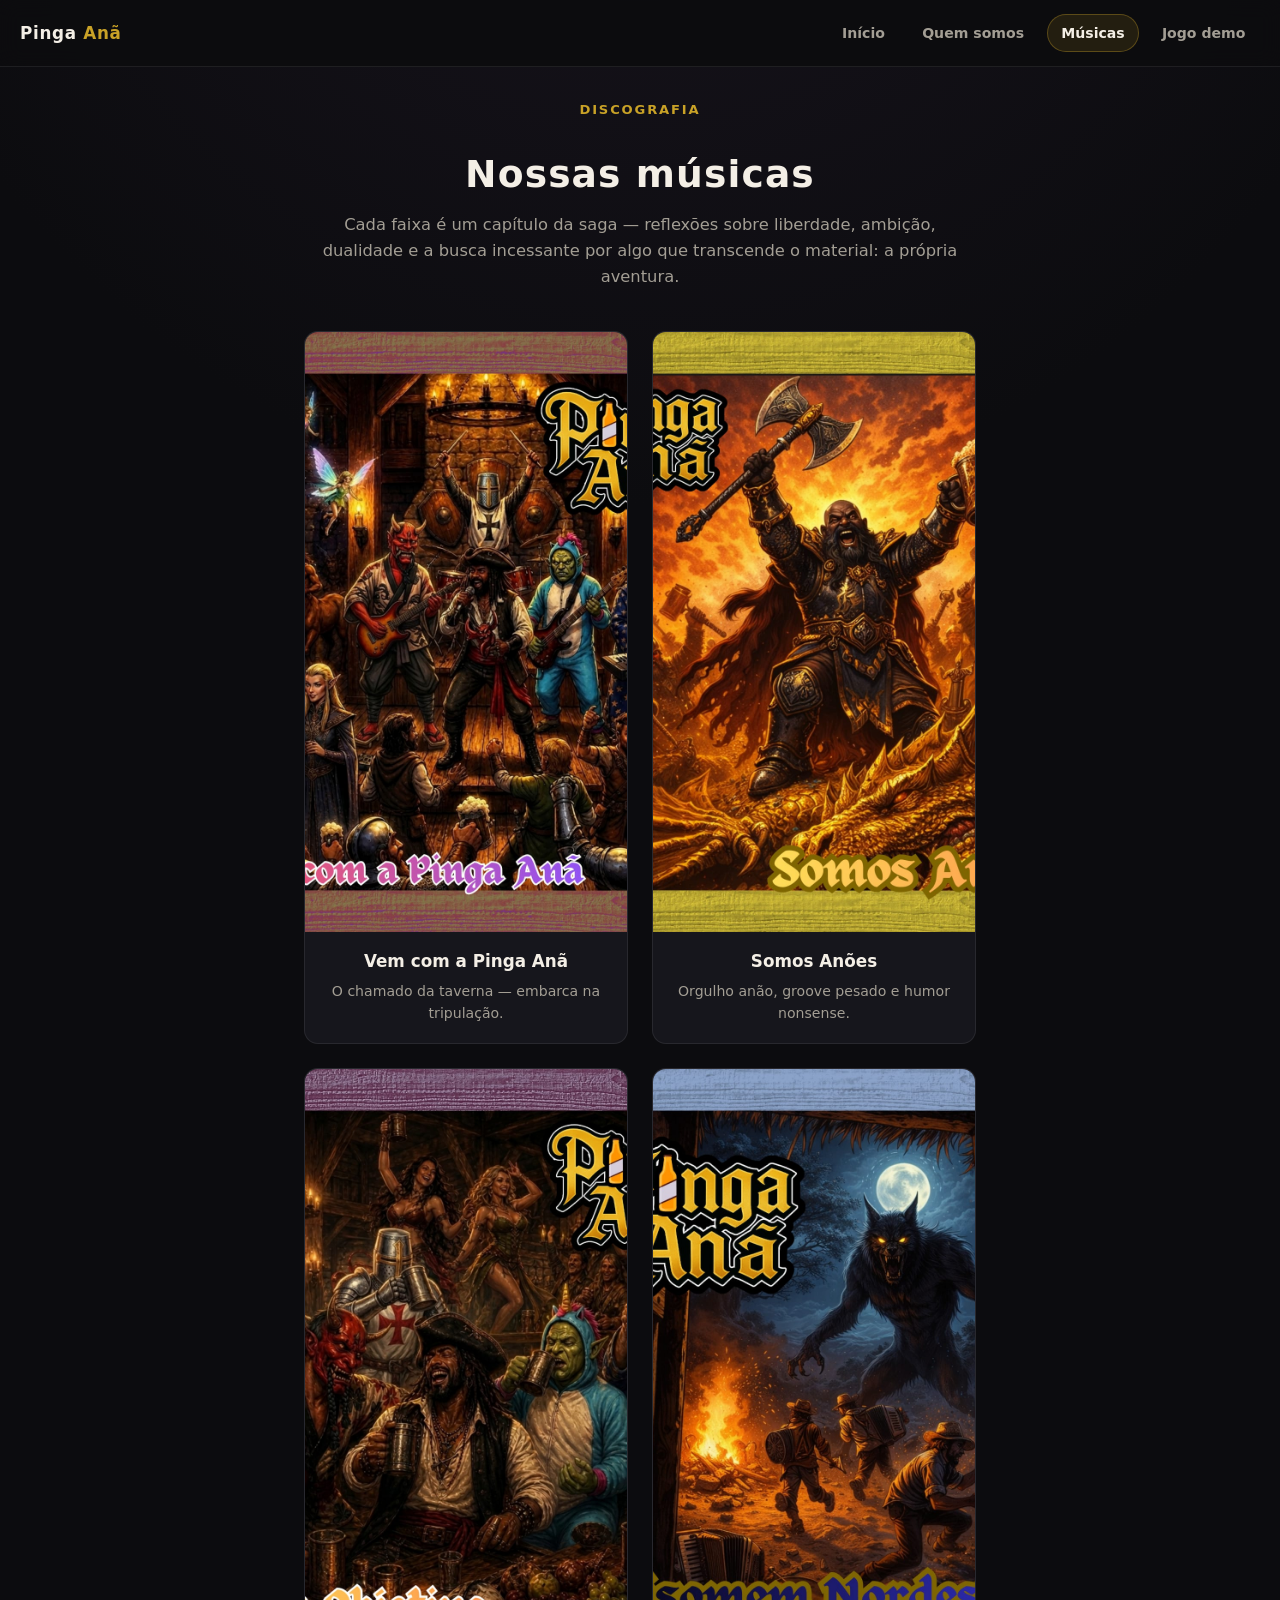
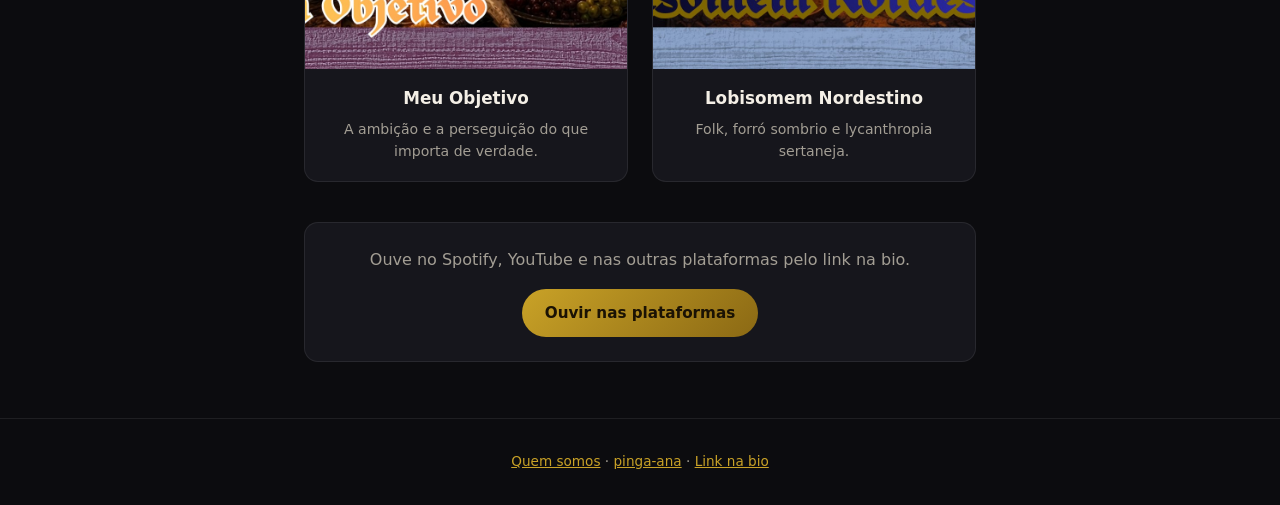
==== musicas.html @ 869e3892 "Add Quem Somos and Músicas pages with band photos and album covers. Introduce character saga section" ====
<!DOCTYPE html>
<html lang="pt">
<head>
  <meta charset="utf-8" />
  <meta name="viewport" content="width=device-width, initial-scale=1" />
  <title>Nossas músicas — Pinga Anã</title>
  <meta name="description" content="Capas e faixas da Pinga Anã: folk metal, HC e humor nonsense em busca da lendária Pinga Anã." />
  <meta property="og:title" content="Nossas músicas — Pinga Anã" />
  <meta property="og:description" content="Vem com a Pinga Anã, Somos Anões, Meu Objetivo e Lobisomem Nordestino." />
  <meta property="og:type" content="website" />
  <meta property="og:image" content="https://pinga-ana.com/assets/musicas/vem-com-pinga-ana.jpeg" />
  <link rel="stylesheet" href="assets/site.css" />
</head>
<body>
  <header class="site-header">
    <a class="site-logo" href="/">Pinga <span>Anã</span></a>
    <nav class="site-nav" aria-label="Principal">
      <a href="/">Início</a>
      <a href="quem-somos.html">Quem somos</a>
      <a href="musicas.html" aria-current="page">Músicas</a>
      <a href="/pinga-ana-adventure-demo/">Jogo demo</a>
    </nav>
  </header>

  <div class="page-wrap">
    <p class="page-subtitle">Discografia</p>
    <h1 class="page-title">Nossas músicas</h1>

    <div class="prose">
      <p>
        Cada faixa é um capítulo da saga — reflexões sobre liberdade, ambição, dualidade e a busca incessante por algo que transcende o material: a própria aventura.
      </p>
    </div>

    <div class="music-grid">
      <figure class="music-card">
        <img
          src="assets/musicas/vem-com-pinga-ana.jpeg"
          alt="Capa: Vem com a Pinga Anã — taverna medieval com a tripulação no palco."
          width="600"
          height="600"
          loading="lazy"
        />
        <figcaption>
          <h2>Vem com a Pinga Anã</h2>
          <p>O chamado da taverna — embarca na tripulação.</p>
        </figcaption>
      </figure>

      <figure class="music-card">
        <img
          src="assets/musicas/somos-anoes.jpeg"
          alt="Capa: Somos Anões."
          width="600"
          height="600"
          loading="lazy"
        />
        <figcaption>
          <h2>Somos Anões</h2>
          <p>Orgulho anão, groove pesado e humor nonsense.</p>
        </figcaption>
      </figure>

      <figure class="music-card">
        <img
          src="assets/musicas/meu-objetivo.jpeg"
          alt="Capa: Meu Objetivo."
          width="600"
          height="600"
          loading="lazy"
        />
        <figcaption>
          <h2>Meu Objetivo</h2>
          <p>A ambição e a perseguição do que importa de verdade.</p>
        </figcaption>
      </figure>

      <figure class="music-card">
        <img
          src="assets/musicas/lobsomem-nordestino.jpeg"
          alt="Capa: Lobisomem Nordestino."
          width="600"
          height="600"
          loading="lazy"
        />
        <figcaption>
          <h2>Lobisomem Nordestino</h2>
          <p>Folk, forró sombrio e lycanthropia sertaneja.</p>
        </figcaption>
      </figure>
    </div>

    <section class="cta-block">
      <p>Ouve no Spotify, YouTube e nas outras plataformas pelo link na bio.</p>
      <a
        class="btn"
        href="https://linktr.ee/pinga_ana_oficial"
        rel="noopener noreferrer"
        target="_blank"
      >Ouvir nas plataformas</a>
    </section>
  </div>

  <footer class="site-footer">
    <a href="quem-somos.html">Quem somos</a> ·
    <a href="https://github.com/pinga-ana">pinga-ana</a> ·
    <a href="https://linktr.ee/pinga_ana_oficial" rel="noopener noreferrer" target="_blank">Link na bio</a>
  </footer>
</body>
</html>
---- assets/site.css ----
:root {
  color-scheme: dark;
  --bg: #0c0c0f;
  --fg: #f4efe6;
  --muted: #a39e94;
  --accent: #c9a227;
  --accent-dim: #8b6914;
  --card: #16161c;
  --card-border: rgba(255, 255, 255, 0.08);
}

* { box-sizing: border-box; }

body {
  margin: 0;
  min-height: 100vh;
  font-family: system-ui, "Segoe UI", Roboto, Ubuntu, sans-serif;
  background: radial-gradient(ellipse 120% 80% at 50% -20%, #1a1520 0%, var(--bg) 55%);
  color: var(--fg);
  line-height: 1.6;
}

a { color: var(--accent); }

body:has(.site-header) {
  display: flex;
  flex-direction: column;
  align-items: stretch;
}

.site-header {
  position: sticky;
  top: 0;
  z-index: 100;
  width: 100%;
  display: flex;
  flex-wrap: wrap;
  align-items: center;
  justify-content: space-between;
  gap: 0.75rem 1.25rem;
  padding: 0.85rem 1.25rem;
  background: rgba(12, 12, 15, 0.92);
  backdrop-filter: blur(10px);
  border-bottom: 1px solid var(--card-border);
}

.site-logo {
  font-weight: 700;
  font-size: 1.05rem;
  letter-spacing: 0.04em;
  color: var(--fg);
  text-decoration: none;
}

.site-logo span { color: var(--accent); }

.site-nav {
  display: flex;
  flex-wrap: wrap;
  gap: 0.35rem 0.5rem;
}

.site-nav a {
  padding: 0.45rem 0.85rem;
  border-radius: 999px;
  text-decoration: none;
  font-size: 0.88rem;
  font-weight: 600;
  color: var(--muted);
  border: 1px solid transparent;
  transition: color 0.15s, background 0.15s, border-color 0.15s;
}

.site-nav a:hover,
.site-nav a[aria-current="page"] {
  color: var(--fg);
  background: rgba(201, 162, 39, 0.12);
  border-color: rgba(201, 162, 39, 0.35);
}

.page-wrap {
  max-width: 52rem;
  margin: 0 auto;
  padding: 2rem 1.25rem 3.5rem;
}

.page-hero {
  width: 100%;
  height: auto;
  border-radius: 14px;
  border: 1px solid rgba(255, 255, 255, 0.06);
  box-shadow: 0 20px 50px rgba(0, 0, 0, 0.45);
  margin-bottom: 2rem;
}

.page-title {
  font-size: clamp(1.75rem, 5vw, 2.35rem);
  font-weight: 700;
  letter-spacing: 0.03em;
  margin: 0 0 0.5rem;
  text-align: center;
}

.page-subtitle {
  text-align: center;
  color: var(--accent);
  font-size: 0.82rem;
  font-weight: 600;
  letter-spacing: 0.14em;
  text-transform: uppercase;
  margin: 0 0 1.5rem;
}

.prose {
  color: var(--muted);
  font-size: 1.02rem;
  max-width: 42rem;
  margin: 0 auto 2.5rem;
  text-align: center;
}

.prose p { margin: 0 0 1rem; }

.prose strong { color: var(--fg); }

.character {
  display: grid;
  gap: 1.5rem;
  align-items: center;
  margin-bottom: 3.5rem;
  padding: 1.5rem;
  border-radius: 16px;
  background: var(--card);
  border: 1px solid var(--card-border);
}

@media (min-width: 640px) {
  .character {
    grid-template-columns: minmax(0, 1fr) minmax(0, 1.15fr);
    gap: 2rem;
    padding: 1.75rem;
  }
  .character--reverse .character__media { order: 2; }
  .character--reverse .character__body { order: 1; }
}

.character__media {
  margin: 0;
  border-radius: 12px;
  overflow: hidden;
  aspect-ratio: 4 / 5;
  max-height: 22rem;
  background: #0a0a0c;
}

.character__media img {
  width: 100%;
  height: 100%;
  object-fit: cover;
  display: block;
}

.character__media--wide {
  aspect-ratio: 16 / 10;
  max-height: none;
}

.character__media--group img {
  object-position: 12% center;
}

.character__media--group-right img {
  object-position: 88% center;
}

.character__role {
  font-size: 0.72rem;
  font-weight: 600;
  letter-spacing: 0.16em;
  text-transform: uppercase;
  color: var(--accent);
  margin: 0 0 0.35rem;
}

.character h2 {
  font-size: clamp(1.35rem, 3.5vw, 1.65rem);
  margin: 0 0 0.75rem;
  line-height: 1.2;
}

.character__body p {
  margin: 0 0 0.85rem;
  color: var(--muted);
  font-size: 0.98rem;
}

.character__body p:last-child { margin-bottom: 0; }

.character__extras {
  display: flex;
  flex-wrap: wrap;
  gap: 0.5rem;
  margin-top: 1rem;
}

.character__extras img {
  width: 5.5rem;
  height: 5.5rem;
  object-fit: cover;
  border-radius: 8px;
  border: 1px solid var(--card-border);
}

.gallery {
  margin-top: 3rem;
  padding-top: 2rem;
  border-top: 1px solid var(--card-border);
}

.gallery h2 {
  text-align: center;
  font-size: 1.1rem;
  letter-spacing: 0.12em;
  text-transform: uppercase;
  color: var(--muted);
  margin: 0 0 1.25rem;
}

.gallery__grid {
  display: grid;
  grid-template-columns: repeat(auto-fill, minmax(10rem, 1fr));
  gap: 0.75rem;
}

.gallery__grid img {
  width: 100%;
  aspect-ratio: 1;
  object-fit: cover;
  border-radius: 10px;
  border: 1px solid var(--card-border);
}

.gallery__grid img--wide {
  grid-column: span 2;
  aspect-ratio: 16 / 10;
}

@media (max-width: 480px) {
  .gallery__grid img--wide { grid-column: span 1; }
}

.music-grid {
  display: grid;
  grid-template-columns: repeat(auto-fill, minmax(14rem, 1fr));
  gap: 1.5rem;
  margin-top: 2rem;
}

.music-card {
  margin: 0;
  border-radius: 14px;
  overflow: hidden;
  background: var(--card);
  border: 1px solid var(--card-border);
  transition: transform 0.15s ease, box-shadow 0.15s ease;
}

.music-card:hover {
  transform: translateY(-4px);
  box-shadow: 0 12px 32px rgba(0, 0, 0, 0.4);
}

.music-card img {
  width: 100%;
  aspect-ratio: 1;
  object-fit: cover;
  display: block;
}

.music-card figcaption {
  padding: 1rem 1.1rem 1.15rem;
  text-align: center;
}

.music-card h2 {
  font-size: 1.05rem;
  margin: 0 0 0.35rem;
  color: var(--fg);
}

.music-card p {
  margin: 0;
  font-size: 0.88rem;
  color: var(--muted);
}

.cta-block {
  margin-top: 2.5rem;
  padding: 1.5rem;
  text-align: center;
  border-radius: 14px;
  background: var(--card);
  border: 1px solid var(--card-border);
}

.cta-block p {
  margin: 0 0 1rem;
  color: var(--muted);
}

.btn {
  display: inline-flex;
  align-items: center;
  justify-content: center;
  padding: 0.75rem 1.4rem;
  border-radius: 999px;
  background: linear-gradient(135deg, var(--accent), var(--accent-dim));
  color: #1a1204;
  font-weight: 700;
  text-decoration: none;
  font-size: 0.95rem;
  transition: transform 0.15s ease, box-shadow 0.15s ease;
}

.btn:hover {
  transform: translateY(-2px);
  box-shadow: 0 8px 24px rgba(201, 162, 39, 0.35);
}

.site-footer {
  text-align: center;
  padding: 2rem 1.25rem;
  font-size: 0.85rem;
  color: var(--muted);
  border-top: 1px solid var(--card-border);
}
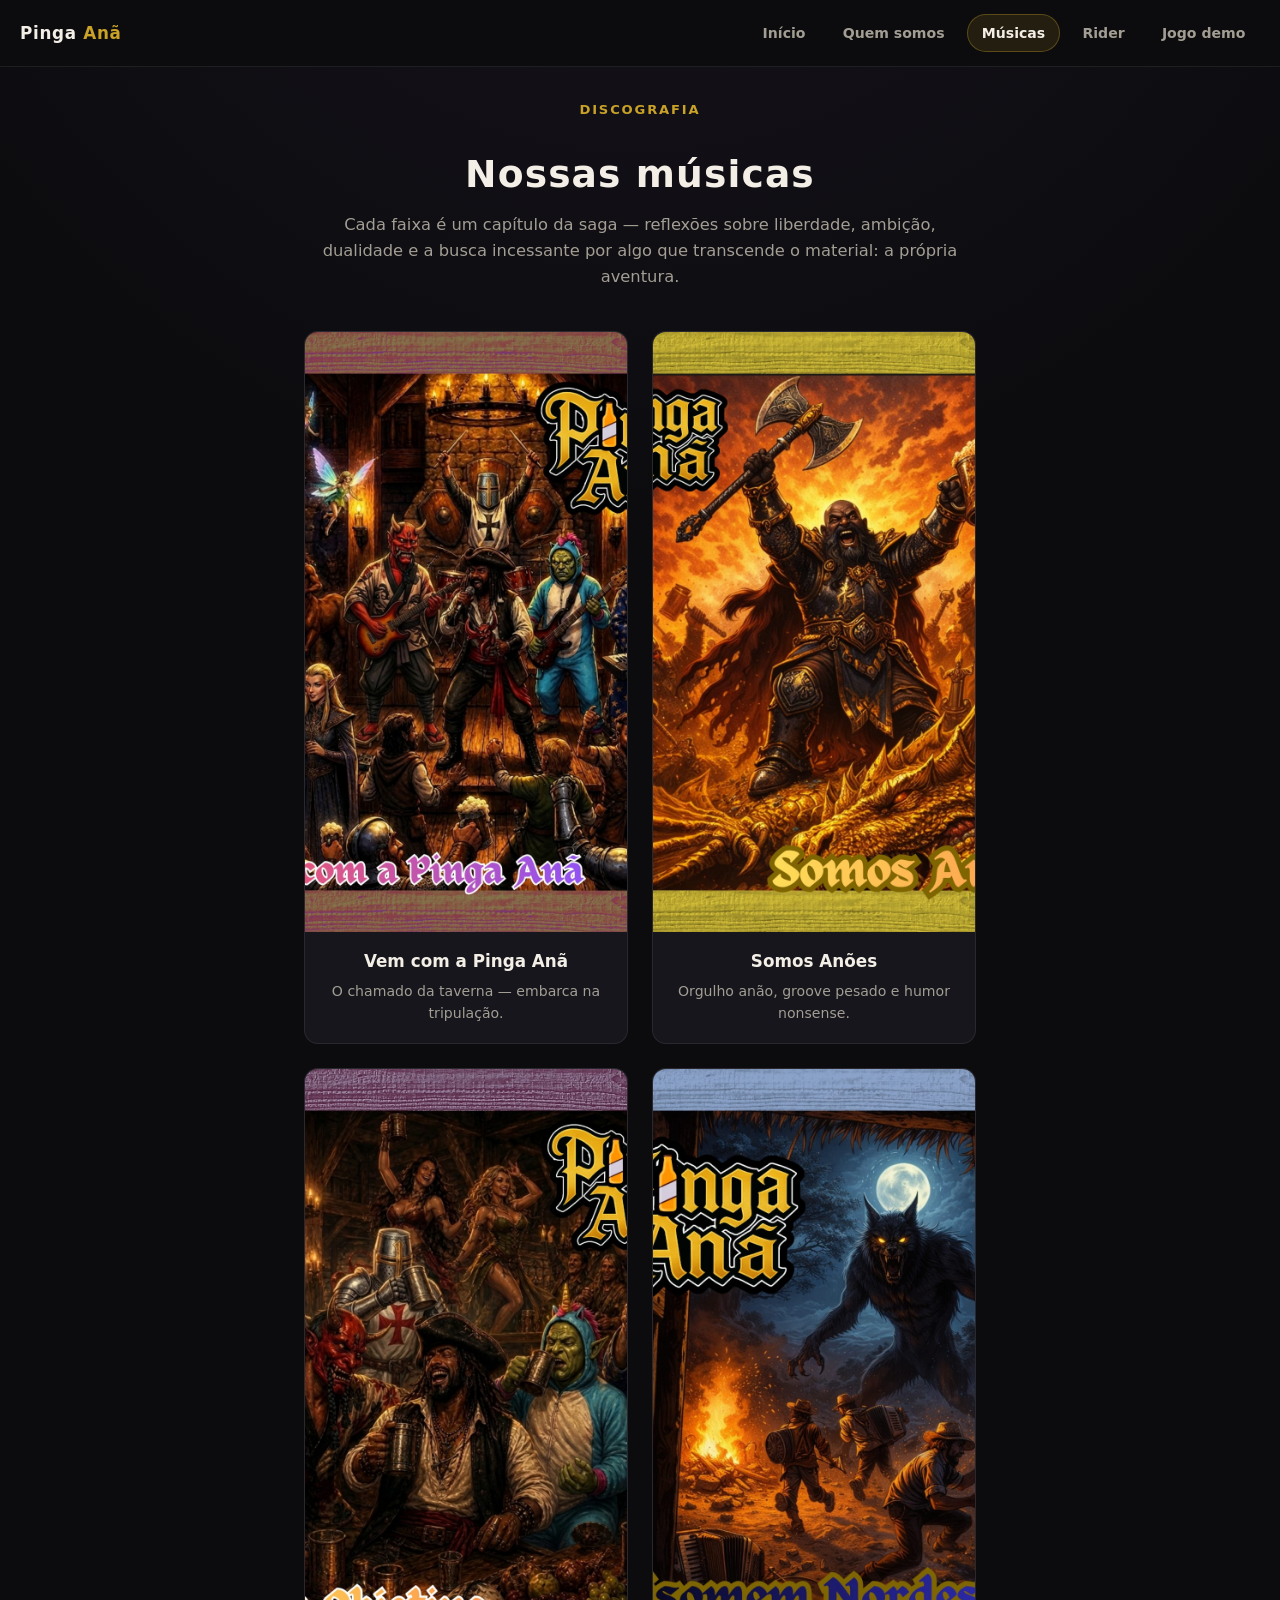
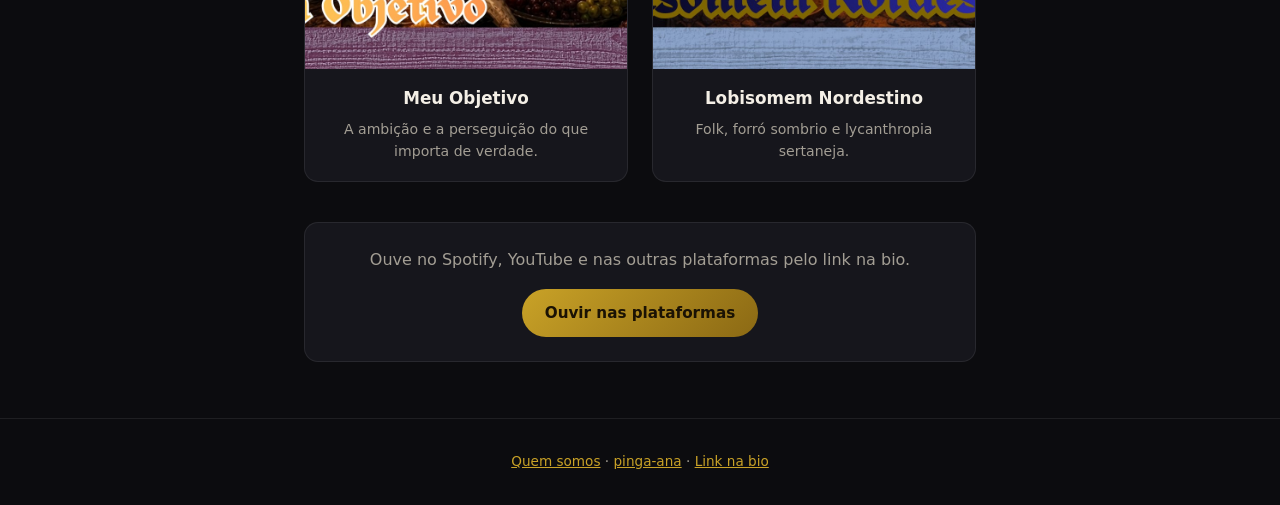
==== commit 06395cf0: "Add rider técnico page with stage plot, input list, and PDF download. Publish formatted technical an" ====
--- a/musicas.html
+++ b/musicas.html
@@ -18,6 +18,7 @@
       <a href="/">Início</a>
       <a href="quem-somos.html">Quem somos</a>
       <a href="musicas.html" aria-current="page">Músicas</a>
+      <a href="rider-tecnico.html">Rider</a>
       <a href="/pinga-ana-adventure-demo/">Jogo demo</a>
     </nav>
   </header>
--- a/assets/site.css
+++ b/assets/site.css
@@ -334,3 +334,216 @@
   color: var(--muted);
   border-top: 1px solid var(--card-border);
 }
+
+/* Rider técnico */
+.page-wrap--wide { max-width: 58rem; }
+
+.rider-meta {
+  display: grid;
+  gap: 1rem;
+  margin-bottom: 2.5rem;
+  padding: 1.35rem 1.5rem;
+  border-radius: 14px;
+  background: var(--card);
+  border: 1px solid var(--card-border);
+}
+
+@media (min-width: 560px) {
+  .rider-meta { grid-template-columns: repeat(2, 1fr); }
+}
+
+.rider-meta dt {
+  font-size: 0.7rem;
+  font-weight: 600;
+  letter-spacing: 0.14em;
+  text-transform: uppercase;
+  color: var(--accent);
+  margin: 0 0 0.2rem;
+}
+
+.rider-meta dd {
+  margin: 0;
+  color: var(--fg);
+  font-size: 0.95rem;
+}
+
+.rider-toc {
+  display: flex;
+  flex-wrap: wrap;
+  gap: 0.45rem;
+  justify-content: center;
+  margin-bottom: 2.5rem;
+}
+
+.rider-toc a {
+  padding: 0.4rem 0.75rem;
+  border-radius: 999px;
+  font-size: 0.82rem;
+  font-weight: 600;
+  text-decoration: none;
+  color: var(--muted);
+  border: 1px solid var(--card-border);
+  background: rgba(255, 255, 255, 0.03);
+  transition: color 0.15s, border-color 0.15s, background 0.15s;
+}
+
+.rider-toc a:hover {
+  color: var(--fg);
+  border-color: rgba(201, 162, 39, 0.4);
+  background: rgba(201, 162, 39, 0.1);
+}
+
+.rider-section {
+  margin-bottom: 2.75rem;
+  scroll-margin-top: 5rem;
+}
+
+.rider-section h2 {
+  font-size: clamp(1.2rem, 3vw, 1.45rem);
+  margin: 0 0 1rem;
+  padding-bottom: 0.5rem;
+  border-bottom: 1px solid var(--card-border);
+  color: var(--fg);
+}
+
+.rider-section h3 {
+  font-size: 1rem;
+  margin: 1.25rem 0 0.5rem;
+  color: var(--accent);
+}
+
+.rider-section p,
+.rider-section li {
+  color: var(--muted);
+  font-size: 0.96rem;
+}
+
+.rider-section ul {
+  margin: 0 0 1rem;
+  padding-left: 1.25rem;
+}
+
+.rider-section li { margin-bottom: 0.4rem; }
+
+.rider-section li strong { color: var(--fg); }
+
+.rider-note {
+  margin-top: 0.75rem;
+  padding: 0.75rem 1rem;
+  border-radius: 8px;
+  font-size: 0.88rem;
+  background: rgba(201, 162, 39, 0.08);
+  border: 1px solid rgba(201, 162, 39, 0.25);
+  color: var(--muted);
+}
+
+.table-wrap {
+  overflow-x: auto;
+  margin: 1rem 0;
+  border-radius: 12px;
+  border: 1px solid var(--card-border);
+  background: var(--card);
+}
+
+.rider-table {
+  width: 100%;
+  border-collapse: collapse;
+  font-size: 0.88rem;
+  min-width: 36rem;
+}
+
+.rider-table th,
+.rider-table td {
+  padding: 0.6rem 0.75rem;
+  text-align: left;
+  border-bottom: 1px solid var(--card-border);
+}
+
+.rider-table th {
+  font-size: 0.72rem;
+  font-weight: 600;
+  letter-spacing: 0.08em;
+  text-transform: uppercase;
+  color: var(--accent);
+  background: rgba(0, 0, 0, 0.25);
+}
+
+.rider-table tbody tr:last-child td { border-bottom: none; }
+
+.rider-table td:first-child {
+  font-weight: 600;
+  color: var(--fg);
+  white-space: nowrap;
+}
+
+.stage-plot {
+  margin: 1.25rem 0;
+  border-radius: 14px;
+  overflow: hidden;
+  border: 1px solid var(--card-border);
+  background: #fff;
+}
+
+.stage-plot img {
+  width: 100%;
+  height: auto;
+  display: block;
+}
+
+.stage-layout {
+  display: grid;
+  gap: 0.75rem;
+  margin-top: 1rem;
+}
+
+@media (min-width: 520px) {
+  .stage-layout { grid-template-columns: repeat(2, 1fr); }
+}
+
+.stage-layout li {
+  list-style: none;
+  margin: 0;
+  padding: 0.85rem 1rem;
+  border-radius: 10px;
+  background: var(--card);
+  border: 1px solid var(--card-border);
+}
+
+.stage-layout strong {
+  display: block;
+  color: var(--fg);
+  margin-bottom: 0.25rem;
+}
+
+.ref-list {
+  list-style: none;
+  margin: 0;
+  padding: 0;
+}
+
+.ref-list li {
+  padding: 0.65rem 0;
+  border-bottom: 1px solid var(--card-border);
+  color: var(--muted);
+}
+
+.ref-list li:last-child { border-bottom: none; }
+
+.rider-actions {
+  display: flex;
+  flex-wrap: wrap;
+  gap: 0.75rem;
+  justify-content: center;
+  margin-top: 1rem;
+}
+
+.btn--outline {
+  background: transparent;
+  color: var(--fg);
+  border: 1px solid rgba(201, 162, 39, 0.45);
+  box-shadow: none;
+}
+
+.btn--outline:hover {
+  background: rgba(201, 162, 39, 0.12);
+}
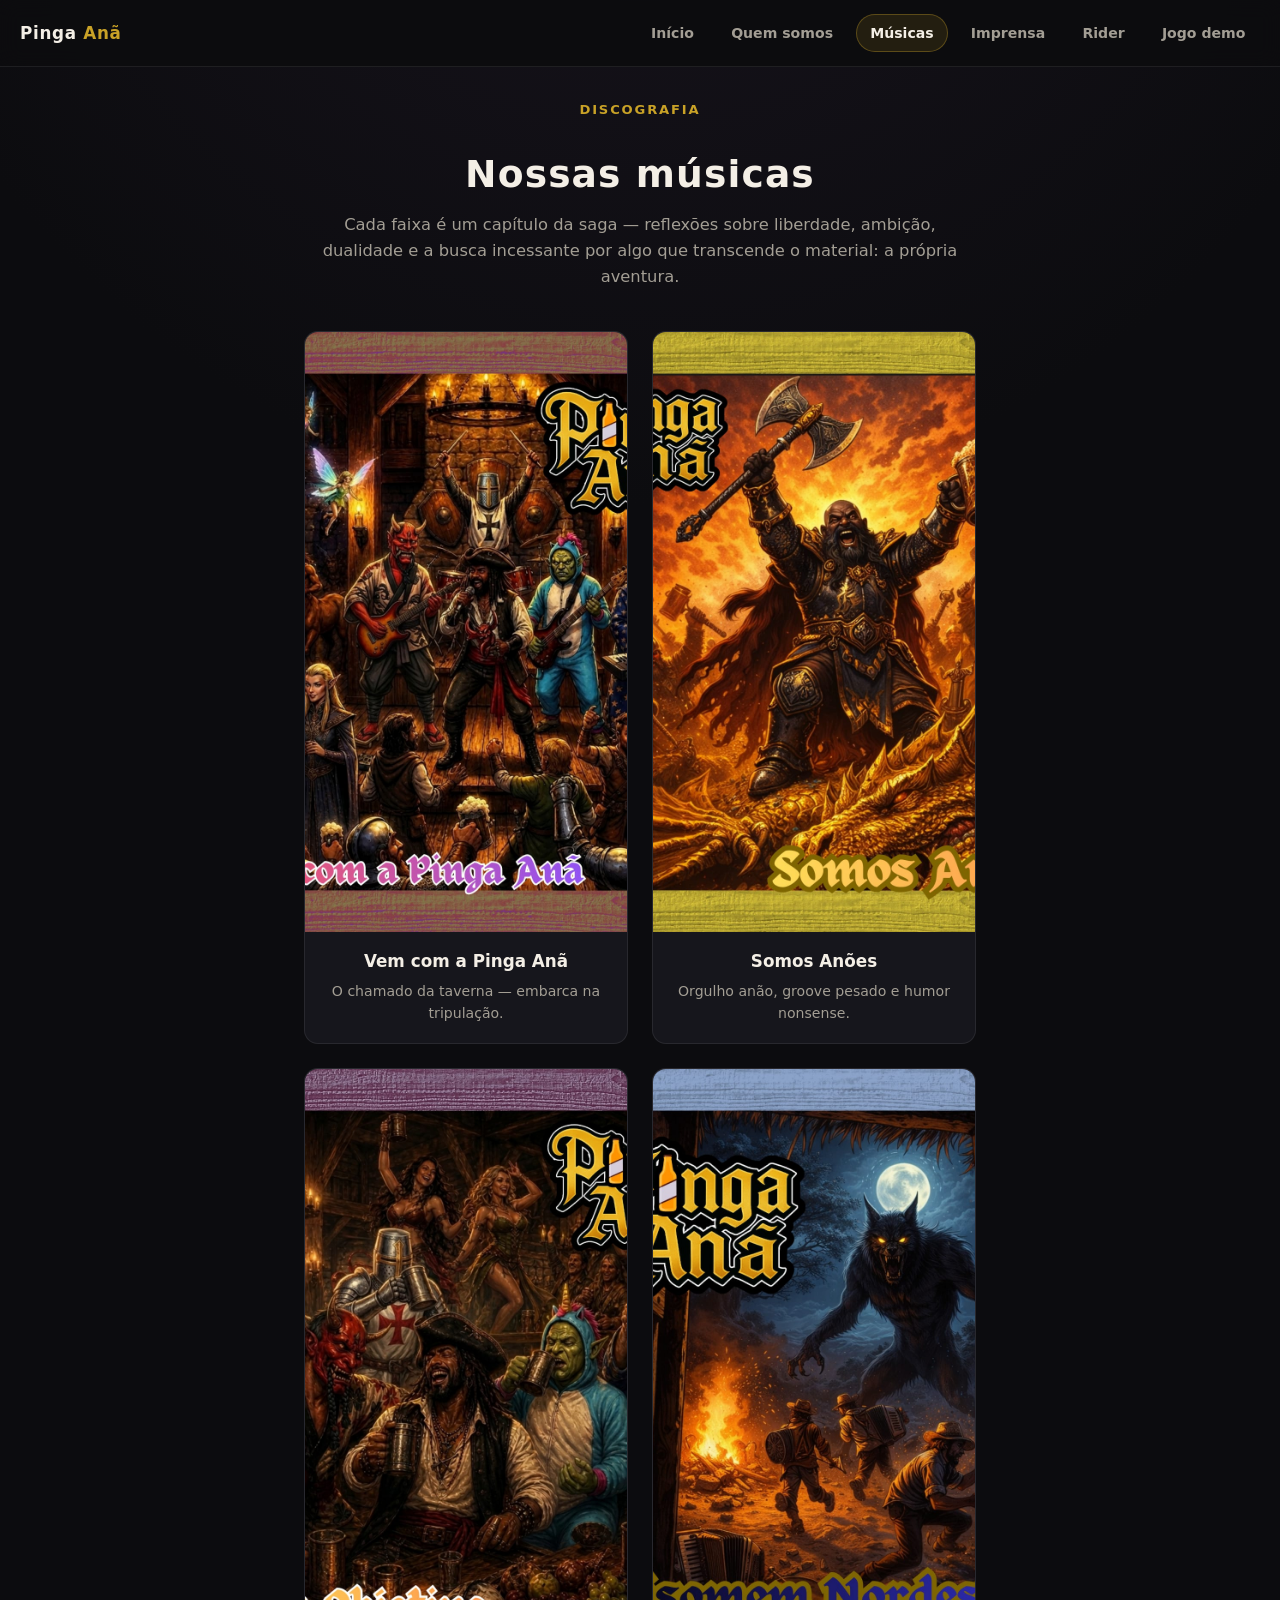
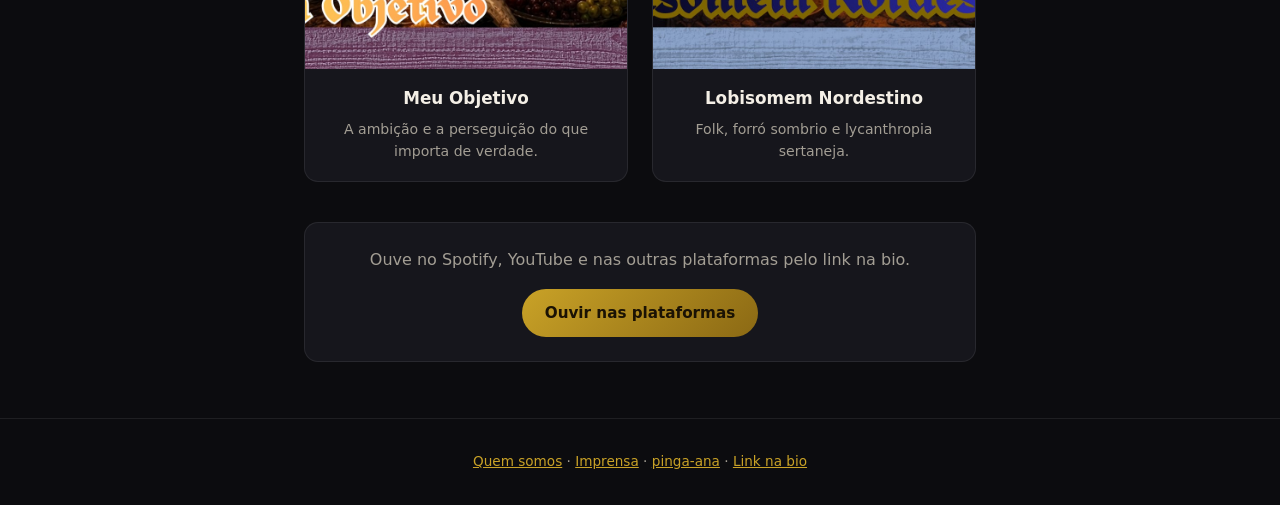
==== commit 482870a1: "Add Imprensa press kit page with bios, photos, and EPK download. Gives promoters and media a dedicat" ====
--- a/musicas.html
+++ b/musicas.html
@@ -18,6 +18,7 @@
       <a href="/">Início</a>
       <a href="quem-somos.html">Quem somos</a>
       <a href="musicas.html" aria-current="page">Músicas</a>
+      <a href="imprensa.html">Imprensa</a>
       <a href="rider-tecnico.html">Rider</a>
       <a href="/pinga-ana-adventure-demo/">Jogo demo</a>
     </nav>
@@ -104,6 +105,7 @@
 
   <footer class="site-footer">
     <a href="quem-somos.html">Quem somos</a> ·
+    <a href="imprensa.html">Imprensa</a> ·
     <a href="https://github.com/pinga-ana">pinga-ana</a> ·
     <a href="https://linktr.ee/pinga_ana_oficial" rel="noopener noreferrer" target="_blank">Link na bio</a>
   </footer>
--- a/assets/site.css
+++ b/assets/site.css
@@ -547,3 +547,189 @@
 .btn--outline:hover {
   background: rgba(201, 162, 39, 0.12);
 }
+
+/* Imprensa / press kit */
+.press-hero {
+  display: grid;
+  gap: 1.5rem;
+  align-items: center;
+  margin-bottom: 2.75rem;
+  padding: 1.5rem;
+  border-radius: 16px;
+  background: var(--card);
+  border: 1px solid var(--card-border);
+}
+
+@media (min-width: 640px) {
+  .press-hero {
+    grid-template-columns: minmax(0, 1fr) minmax(0, 1.1fr);
+    gap: 2rem;
+    padding: 1.75rem;
+  }
+}
+
+.press-hero__brand img {
+  width: 100%;
+  height: auto;
+  border-radius: 12px;
+  border: 1px solid var(--card-border);
+}
+
+.press-hero__actions h2 {
+  font-size: 1.25rem;
+  margin: 0 0 0.5rem;
+}
+
+.press-hero__actions p {
+  margin: 0 0 1rem;
+  color: var(--muted);
+  font-size: 0.96rem;
+}
+
+.press-section {
+  margin-bottom: 2.75rem;
+  scroll-margin-top: 5rem;
+}
+
+.press-section h2 {
+  font-size: clamp(1.2rem, 3vw, 1.45rem);
+  margin: 0 0 0.5rem;
+  padding-bottom: 0.5rem;
+  border-bottom: 1px solid var(--card-border);
+}
+
+.press-section__lead {
+  color: var(--muted);
+  font-size: 0.95rem;
+  margin: 0 0 1.25rem;
+}
+
+.press-note {
+  margin: 1rem 0 0;
+  font-size: 0.85rem;
+  color: var(--muted);
+}
+
+.bio-card {
+  margin-bottom: 1.25rem;
+  padding: 1.15rem 1.25rem;
+  border-radius: 12px;
+  background: var(--card);
+  border: 1px solid var(--card-border);
+}
+
+.bio-card__head {
+  display: flex;
+  flex-wrap: wrap;
+  align-items: baseline;
+  justify-content: space-between;
+  gap: 0.35rem 0.75rem;
+  margin-bottom: 0.75rem;
+}
+
+.bio-card__head h3 {
+  margin: 0;
+  font-size: 0.95rem;
+  color: var(--accent);
+}
+
+.bio-card__tag {
+  font-size: 0.72rem;
+  font-weight: 600;
+  letter-spacing: 0.1em;
+  text-transform: uppercase;
+  color: var(--muted);
+}
+
+.bio-card__text {
+  margin: 0;
+  padding: 0;
+  border: none;
+}
+
+.bio-card__text p {
+  margin: 0 0 0.85rem;
+  color: var(--fg);
+  font-size: 0.96rem;
+  line-height: 1.65;
+  text-align: left;
+}
+
+.bio-card__text p:last-child {
+  margin-bottom: 0;
+}
+
+.press-logo-row {
+  display: grid;
+  gap: 1.25rem;
+  align-items: center;
+  padding: 1.25rem;
+  border-radius: 14px;
+  background: var(--card);
+  border: 1px solid var(--card-border);
+}
+
+@media (min-width: 520px) {
+  .press-logo-row {
+    grid-template-columns: minmax(0, 14rem) 1fr;
+  }
+}
+
+.press-logo-row img {
+  width: 100%;
+  border-radius: 10px;
+  border: 1px solid var(--card-border);
+}
+
+.press-logo-row p {
+  margin: 0 0 1rem;
+  color: var(--muted);
+  font-size: 0.95rem;
+}
+
+.press-photo-list {
+  list-style: none;
+  margin: 0;
+  padding: 0;
+  display: flex;
+  flex-direction: column;
+  gap: 0.5rem;
+}
+
+.press-photo-list li {
+  display: grid;
+  grid-template-columns: 5.5rem 1fr auto;
+  gap: 0.75rem 1rem;
+  align-items: center;
+  padding: 0.65rem 0.85rem;
+  border-radius: 10px;
+  background: var(--card);
+  border: 1px solid var(--card-border);
+}
+
+.press-photo-list img {
+  width: 5.5rem;
+  height: 3.5rem;
+  object-fit: cover;
+  border-radius: 6px;
+}
+
+.press-photo-list__label {
+  font-size: 0.9rem;
+  color: var(--fg);
+}
+
+.press-photo-list a {
+  font-size: 0.85rem;
+  font-weight: 600;
+  text-decoration: none;
+  white-space: nowrap;
+}
+
+.press-photo-list a:hover {
+  text-decoration: underline;
+}
+
+.press-meta {
+  margin-bottom: 0;
+}
